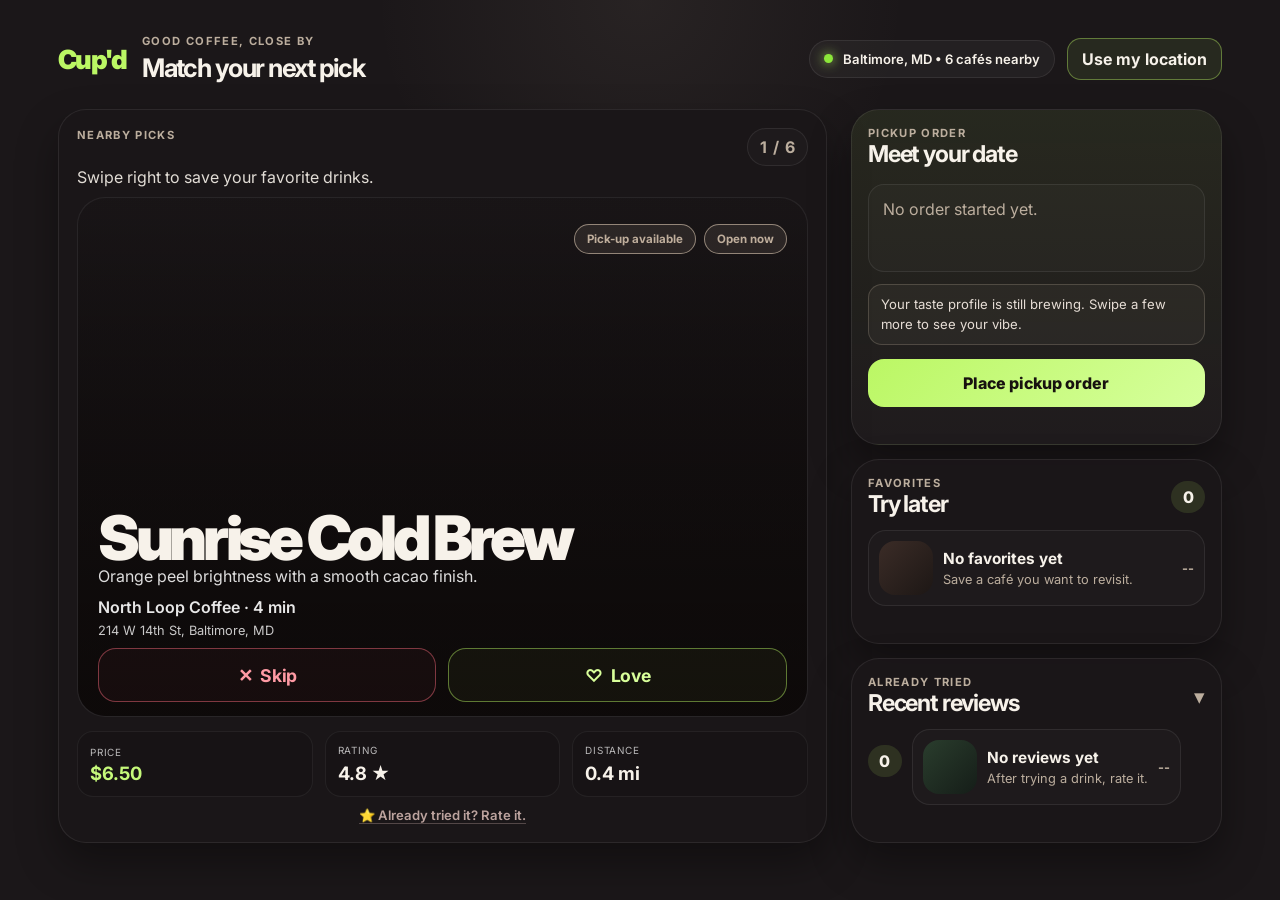
==== index.html @ ff0b2d7d "Initial Cup'd coffee discovery prototype" ====
<!DOCTYPE html>
<html lang="en">
  <head>
    <meta charset="UTF-8" />
    <meta name="viewport" content="width=device-width, initial-scale=1.0" />
    <title>Cup'd | Coffee Match</title>
    <meta
      name="description"
      content="Cup'd helps you discover nearby coffee, save drinks to try, and rate your café experiences."
    />
    <link rel="preconnect" href="https://fonts.googleapis.com" />
    <link rel="preconnect" href="https://fonts.gstatic.com" crossorigin />
    <link
      href="https://fonts.googleapis.com/css2?family=Inter:wght@400;500;600;700;800;900&display=swap"
      rel="stylesheet"
    />
    <link rel="stylesheet" href="./css/styles.css" />
  </head>
  <body>
    <div class="app-shell">
      <header class="topbar">
        <div class="brand-block">
          <div class="brand-mark">
            <img class="brand-logo" src="./assets/cupd-logo.png" alt="Cup'd" />
            <span class="brand-wordmark">Cup'd</span>
          </div>
          <div class="brand-copy">
            <p class="eyebrow">Good coffee, close by</p>
            <h1>Match your next pick</h1>
          </div>
        </div>

        <div class="header-utility" aria-label="Location controls">
          <div class="location-pill">
            <span class="location-dot"></span>
            <span id="locationLabel">Finding nearby cafés…</span>
          </div>
          <button class="location-button" id="useLocationButton" type="button">
            Use my location
          </button>
        </div>
      </header>

      <main class="content-layout">
        <section class="deck-panel" aria-live="polite">
          <div class="deck-heading">
            <div class="deck-header">
              <div>
                <p class="eyebrow">Nearby picks</p>
              </div>
              <div class="deck-count">
                <span id="deckCounter">1</span>
                <span>/</span>
                <span id="deckTotal">0</span>
              </div>
            </div>

            <div class="helper-callout">
              <span>Swipe right to save your favorite drinks.</span>
            </div>
          </div>

          <div class="card-stage" id="cardStage" aria-label="Coffee card"></div>

          <div class="utility-metrics" id="cardMetrics" aria-live="polite"></div>

          <div class="rate-link-wrap">
            <a href="#ratingModal" id="rateLink" class="rate-link">⭐ Already tried it? Rate it.</a>
          </div>
        </section>

        <aside class="sidebar" aria-label="Saved coffee picks">
          <div class="panel-card accent-panel">
            <p class="eyebrow">Pickup order</p>
            <h3>Meet your date</h3>
            <div id="pickupSummary" class="pickup-summary">No order started yet.</div>
            <div id="tasteProfile" class="taste-profile">Your taste profile is still brewing. Swipe a few more to see your vibe.</div>
            <div class="order-actions">
              <button class="order-button" id="placePickupOrder" type="button">
                Place pickup order
              </button>
              <button class="cancel-order hidden" id="cancelPickupOrder" type="button">
                Cancel order
              </button>
            </div>
          </div>

          <div class="panel-card">
            <div class="panel-header">
              <div>
                <p class="eyebrow">Favorites</p>
                <h3>Try later</h3>
              </div>
              <span class="summary-pill" id="favoriteCount">0</span>
            </div>
            <ul class="favorites-list" id="favoritesList"></ul>
          </div>

          <div class="panel-card tried-panel">
            <button class="panel-toggle" id="triedToggle" type="button" aria-expanded="true">
              <div>
                <p class="eyebrow">Already tried</p>
                <h3>Recent reviews</h3>
              </div>
              <span class="toggle-arrow">▾</span>
            </button>
            <div class="tried-body" id="triedBody">
              <span class="summary-pill" id="triedCount">0</span>
              <ul class="favorites-list" id="triedList"></ul>
            </div>
          </div>
        </aside>
      </main>
    </div>

    <div class="modal hidden" id="ratingModal" aria-hidden="true">
      <div class="modal-card" role="dialog" aria-modal="true" aria-labelledby="ratingTitle">
        <div class="modal-header">
          <div>
            <p class="eyebrow">Rate your visit</p>
            <h3 id="ratingTitle">How did it go?</h3>
          </div>
          <button class="close-modal" id="closeRatingModal" type="button" aria-label="Close review">
            ×
          </button>
        </div>

        <div class="rating-group">
          <label>Coffee shop</label>
          <div class="star-rating" data-field="shop"></div>
        </div>

        <div class="rating-group">
          <label>Coffee</label>
          <div class="star-rating" data-field="coffee"></div>
        </div>

        <div class="rating-group">
          <label>Vibe</label>
          <div class="star-rating" data-field="vibe"></div>
        </div>

        <button class="submit-rating" id="submitRating" type="button">Save review</button>
      </div>
    </div>

    <script src="./js/brand.js"></script>
    <script src="./js/app.js"></script>
  </body>
</html>
---- css/styles.css ----
:root {
  --bg: #1B1719;
  --bg-soft: #1B1719;
  --panel: #1B1719;
  --panel-strong: #1B1719;
  --panel-alt: #1B1719;
  --line: rgba(255, 255, 255, 0.08);
  --text: #f7f2ea;
  --muted: #bcae9e;
  --accent: #bbf764;
  --accent-strong: #8ce73a;
  --accent-soft: rgba(187, 247, 100, 0.12);
  --warn: #ff9d54;
  --rose: #ff6e7f;
  --shadow: rgba(0, 0, 0, 0.35);
  --gold: #f5d77a;
  --panel-light: rgba(255, 255, 255, 0.04);
  --beige-pill: #BFAE9C;
}

* {
  box-sizing: border-box;
}

html,
body {
  margin: 0;
  min-height: 100%;
  background:
    radial-gradient(circle at top, rgba(191, 174, 156, 0.08), transparent 24%),
    linear-gradient(135deg, #1B1719 0%, #1B1719 100%);
  color: var(--text);
  font-family: 'Inter', sans-serif;
}

body {
  min-height: 100vh;
}

button,
input,
a {
  font: inherit;
}

button {
  cursor: pointer;
}

.app-shell {
  max-width: 1200px;
  margin: 0 auto;
  padding: 12px 18px 18px;
}

.topbar {
  display: flex;
  justify-content: space-between;
  align-items: center;
  gap: 20px;
  padding: 22px 0 18px;
  margin-bottom: 8px;
}

.header-utility {
  display: flex;
  align-items: center;
  gap: 12px;
  flex-wrap: wrap;
  justify-content: flex-end;
}

.location-pill {
  display: inline-flex;
  align-items: center;
  gap: 10px;
  padding: 10px 14px;
  border-radius: 999px;
  background: rgba(255, 255, 255, 0.04);
  border: 1px solid var(--line);
  color: var(--text);
  font-size: 0.82rem;
  font-weight: 600;
  max-width: 320px;
  white-space: nowrap;
  overflow: hidden;
  text-overflow: ellipsis;
}

.location-dot {
  width: 9px;
  height: 9px;
  border-radius: 50%;
  background: var(--accent-strong);
  box-shadow: 0 0 12px rgba(187, 247, 100, 0.9);
}

.brand-block {
  display: flex;
  align-items: center;
  gap: 16px;
}

.brand-mark {
  display: inline-flex;
  align-items: center;
  flex: 0 0 auto;
}

.brand-logo {
  display: none;
  width: 118px;
  height: auto;
  object-fit: contain;
}

.brand-logo.is-loaded {
  display: block;
}

.brand-wordmark {
  color: var(--accent);
  font-size: 1.65rem;
  font-weight: 900;
  letter-spacing: -0.06em;
}

.brand-copy {
  display: flex;
  flex-direction: column;
  gap: 4px;
}

.brand-copy h1 {
  margin: 0;
  font-size: clamp(1.5rem, 2vw, 2.2rem);
  letter-spacing: -0.06em;
}

.eyebrow {
  margin: 0;
  color: var(--muted);
  font-size: 0.7rem;
  font-weight: 700;
  letter-spacing: 0.12em;
  text-transform: uppercase;
}

.location-button {
  padding: 10px 14px;
  border: 1px solid rgba(187, 247, 100, 0.4);
  background: rgba(187, 247, 100, 0.08);
  color: var(--text);
  border-radius: 14px;
  font-weight: 700;
}

.content-layout {
  display: grid;
  grid-template-columns: minmax(0, 1.45fr) minmax(280px, 0.7fr);
  gap: 24px;
}

.deck-panel,
.panel-card {
  background: rgba(27, 23, 25, 0.95);
  border: 1px solid var(--line);
  border-radius: 28px;
  box-shadow: 0 20px 40px var(--shadow);
}

.deck-panel {
  padding: 18px;
}

.deck-heading {
  display: flex;
  flex-direction: column;
  gap: 2px;
}

.deck-header {
  display: flex;
  align-items: flex-start;
  justify-content: space-between;
  gap: 16px;
  margin-bottom: 0;
}

.deck-count {
  display: inline-flex;
  align-items: center;
  gap: 6px;
  border: 1px solid var(--line);
  background: rgba(255, 255, 255, 0.02);
  border-radius: 999px;
  padding: 8px 12px;
  font-weight: 700;
  color: var(--muted);
}

.helper-callout {
  display: inline-flex;
  align-items: center;
  gap: 8px;
  padding: 0;
  margin: 0 0 10px;
  border: 0;
  background: transparent;
  color: rgba(247, 242, 234, 0.9);
  font-size: 1rem;
  font-weight: 400;
  line-height: 1.2;
}

.card-stage {
  position: relative;
  height: 520px;
  border-radius: 28px;
  overflow: hidden;
  background: #1b1719;
  border: 1px solid rgba(255, 255, 255, 0.06);
  box-shadow: inset 0 0 0 1px rgba(255, 255, 255, 0.03);
}

.coffee-card {
  position: absolute;
  inset: 0;
  border-radius: 28px;
  background: #1b1719;
  overflow: hidden;
  transform: translateX(0) rotate(0deg);
  transition: transform 0.2s ease, box-shadow 0.2s ease;
  box-shadow: 0 26px 38px rgba(0, 0, 0, 0.3);
  user-select: none;
  touch-action: pan-y;
}

.coffee-card::before {
  content: '';
  position: absolute;
  inset: 0;
  background: linear-gradient(180deg, rgba(0, 0, 0, 0.07), rgba(0, 0, 0, 0.62));
  z-index: 0;
}

.card-photo,
.card-overlay {
  position: absolute;
  inset: 0;
}

.card-photo {
  background-size: cover;
  background-position: center;
  filter: saturate(1.2) contrast(1.08) brightness(0.88);
}

.card-overlay {
  background: linear-gradient(180deg, rgba(15, 10, 9, 0.06), rgba(15, 10, 9, 0.63));
}

.card-content {
  position: absolute;
  inset: 0;
  z-index: 2;
  display: flex;
  flex-direction: column;
  justify-content: flex-end;
  padding: 20px 20px 14px;
}

.card-meta-row {
  display: flex;
  justify-content: flex-end;
  align-items: flex-start;
  gap: 8px;
  margin-bottom: auto;
  padding-top: 6px;
}

.status-pill {
  display: inline-flex;
  align-items: center;
  justify-content: center;
  padding: 7px 12px;
  border-radius: 999px;
  background: rgba(191, 174, 156, 0.12);
  border: 1px solid rgba(191, 174, 156, 0.7);
  font-size: 0.72rem;
  font-weight: 700;
  align-self: flex-start;
  color: var(--beige-pill);
}

.status-pill-secondary {
  background: rgba(191, 174, 156, 0.12);
  border-color: rgba(191, 174, 156, 0.7);
  color: var(--beige-pill);
}

.status-pill.open {
  color: var(--beige-pill);
  background: rgba(191, 174, 156, 0.12);
  border-color: rgba(191, 174, 156, 0.7);
}

.status-pill.closed {
  color: #ffc6ca;
  background: rgba(255, 110, 127, 0.12);
}

.card-main {
  display: flex;
  align-items: flex-end;
  justify-content: flex-start;
  gap: 12px;
  margin-bottom: 10px;
}

.card-info-panel {
  width: min(100%, 620px);
  padding: 0;
  background: transparent;
  border: 0;
  border-radius: 0;
  margin-top: auto;
}

.card-main h3,
.card-info-panel h3 {
  margin: 0;
  font-size: clamp(2.4rem, 4.8vw, 4.2rem);
  line-height: 0.9;
  letter-spacing: -0.07em;
  font-weight: 900;
}

.card-subline {
  margin-top: 10px;
  margin-bottom: 6px;
  color: rgba(255, 255, 255, 0.9);
  font-weight: 600;
  font-size: 1rem;
}

.card-address {
  color: rgba(255, 255, 255, 0.78);
  font-size: 0.8rem;
}

.card-description {
  margin: 0 0 10px;
  color: rgba(255, 255, 255, 0.86);
  line-height: 1.4;
  font-size: 1rem;
}

.utility-metrics {
  display: grid;
  grid-template-columns: repeat(3, minmax(0, 1fr));
  gap: 12px;
  margin-top: 14px;
}

.utility-stat {
  display: flex;
  flex-direction: column;
  justify-content: center;
  min-height: 66px;
  padding: 10px 12px;
  border-radius: 16px;
  background: rgba(9, 10, 12, 0.14);
  border: 1px solid rgba(255, 255, 255, 0.06);
}

.utility-label {
  display: block;
  color: rgba(255, 255, 255, 0.7);
  font-size: 0.62rem;
  text-transform: uppercase;
  letter-spacing: 0.08em;
}

.utility-value {
  display: block;
  margin-top: 6px;
  color: var(--text);
  font-size: 1.15rem;
  font-weight: 700;
}

.utility-price {
  color: #c5f87a;
  font-size: 1.15rem;
  line-height: 1;
}

.utility-rating {
  font-size: 1.15rem;
}

.card-bottom-actions {
  display: grid;
  grid-template-columns: repeat(2, minmax(0, 1fr));
  gap: 12px;
  margin-top: 10px;
  padding-top: 0;
}

.action-button {
  display: inline-flex;
  align-items: center;
  justify-content: center;
  gap: 8px;
  min-height: 54px;
  border: 1px solid var(--line);
  border-radius: 18px;
  background: rgba(255, 255, 255, 0.01);
  color: var(--text);
  font-size: 1.1rem;
  font-weight: 700;
  letter-spacing: -0.02em;
}

.action-button.pass {
  border-color: rgba(255, 110, 127, 0.45);
  background: rgba(255, 110, 127, 0.04);
  color: #ff9aa4;
}

.action-button.save {
  border-color: rgba(187, 247, 100, 0.45);
  background: rgba(187, 247, 100, 0.04);
  color: #d8ff9a;
}

.rate-link-wrap {
  display: flex;
  justify-content: center;
  margin-top: 10px;
}

.rate-link {
  color: #bca39e;
  text-decoration: none;
  font-weight: 600;
  font-size: 0.82rem;
  border-bottom: 1px solid rgba(188, 163, 158, 0.35);
}

.sidebar {
  display: grid;
  gap: 14px;
}

.panel-card {
  padding: 16px 16px 18px;
}

.panel-header,
.panel-toggle {
  display: flex;
  justify-content: space-between;
  align-items: center;
  gap: 12px;
}

.panel-header {
  margin-bottom: 12px;
}

.panel-header h3,
.accent-panel h3,
.panel-toggle h3 {
  margin: 0;
  font-size: 1.45rem;
  letter-spacing: -0.05em;
}

.summary-pill {
  display: inline-flex;
  align-items: center;
  justify-content: center;
  min-width: 34px;
  height: 32px;
  padding: 0 10px;
  border-radius: 999px;
  background: var(--accent-soft);
  color: var(--text);
  font-weight: 800;
}

.panel-toggle {
  width: 100%;
  margin: 0;
  padding: 0;
  border: 0;
  background: transparent;
  color: var(--text);
  text-align: left;
}

.toggle-arrow {
  font-size: 1.3rem;
  color: var(--muted);
}

.tried-body {
  display: flex;
  align-items: center;
  gap: 10px;
  flex-wrap: wrap;
}

.tried-body.collapsed {
  display: none;
}

.favorites-list {
  list-style: none;
  padding: 0;
  margin: 12px 0 0;
  display: grid;
  gap: 12px;
}

.favorite-item {
  display: grid;
  grid-template-columns: 54px 1fr auto;
  align-items: center;
  gap: 10px;
  background: rgba(255, 255, 255, 0.02);
  border: 1px solid var(--line);
  border-radius: 18px;
  padding: 10px;
  cursor: pointer;
  transition: border-color 0.15s ease, transform 0.15s ease;
}

.favorite-item:hover {
  transform: translateY(-1px);
  border-color: rgba(255, 255, 255, 0.16);
}

.favorite-thumb {
  width: 54px;
  height: 54px;
  border-radius: 16px;
  background-size: cover;
  background-position: center;
}

.favorite-item strong {
  display: block;
  font-size: 0.96rem;
}

.favorite-item span {
  color: var(--muted);
  font-size: 0.8rem;
}

.favorite-price {
  font-weight: 700;
  color: var(--accent);
}

.accent-panel {
  background: linear-gradient(180deg, rgba(187, 247, 100, 0.08), rgba(255, 255, 255, 0.02));
}

.accent-panel h3 {
  margin-bottom: 16px;
}

.pickup-summary {
  min-height: 88px;
  padding: 12px 14px;
  border-radius: 16px;
  border: 1px solid rgba(255, 255, 255, 0.08);
  background: rgba(255, 255, 255, 0.02);
  color: var(--muted);
  line-height: 1.5;
}

.taste-profile {
  margin-top: 12px;
  padding: 10px 12px;
  border-radius: 14px;
  border: 1px solid rgba(191, 174, 156, 0.25);
  background: rgba(191, 174, 156, 0.06);
  color: #e7ded6;
  font-size: 0.82rem;
  line-height: 1.5;
}

.order-actions {
  display: grid;
  gap: 10px;
  margin-top: 14px;
}

.order-button,
.cancel-order,
.submit-rating {
  width: 100%;
  min-height: 48px;
  border: 0;
  border-radius: 16px;
  background: linear-gradient(135deg, var(--accent) 0%, #d6ff9c 100%);
  color: #17120f;
  font-weight: 800;
}

.cancel-order {
  background: rgba(255, 255, 255, 0.04);
  border: 1px solid rgba(255, 255, 255, 0.12);
  color: var(--text);
}

.hidden {
  display: none;
}

.modal {
  position: fixed;
  inset: 0;
  display: grid;
  place-items: center;
  padding: 20px;
  background: rgba(10, 8, 8, 0.68);
  z-index: 30;
}

.modal.hidden {
  display: none;
}

.modal-card {
  width: min(440px, 100%);
  padding: 20px;
  border-radius: 26px;
  border: 1px solid var(--line);
  background: #1f1714;
  box-shadow: 0 30px 50px rgba(0, 0, 0, 0.38);
}

.modal-header {
  display: flex;
  align-items: center;
  justify-content: space-between;
  gap: 16px;
  margin-bottom: 16px;
}

.modal-header h3 {
  margin: 0;
  font-size: 1.6rem;
  letter-spacing: -0.05em;
}

.close-modal {
  width: 36px;
  height: 36px;
  border-radius: 10px;
  border: 1px solid var(--line);
  background: rgba(255, 255, 255, 0.02);
  color: var(--text);
  font-size: 1.6rem;
}

.rating-group {
  margin-bottom: 16px;
}

.rating-group label {
  display: block;
  margin-bottom: 8px;
  color: var(--muted);
  font-weight: 600;
}

.star-rating {
  display: flex;
  gap: 8px;
  flex-wrap: wrap;
}

.star-button {
  width: 38px;
  height: 38px;
  border-radius: 10px;
  border: 1px solid var(--line);
  background: rgba(255, 255, 255, 0.02);
  color: var(--gold);
  font-size: 1.25rem;
}

.star-button.active {
  background: rgba(245, 215, 122, 0.14);
  border-color: rgba(245, 215, 122, 0.4);
}

.empty-state {
  position: absolute;
  inset: 0;
  display: grid;
  place-items: center;
  text-align: center;
  padding: 28px;
  background: radial-gradient(circle at center, rgba(187, 247, 100, 0.08), rgba(0, 0, 0, 0.04));
}

.empty-state h3 {
  margin: 0 0 12px;
  font-size: 2rem;
  letter-spacing: -0.06em;
}

.empty-state p {
  margin: 0;
  color: var(--muted);
  max-width: 280px;
}

@media (max-width: 900px) {
  .content-layout {
    grid-template-columns: 1fr;
  }

  .card-stage {
    height: 520px;
  }
}

@media (max-width: 560px) {
  .app-shell {
    padding-left: 12px;
    padding-right: 12px;
  }

  .topbar {
    flex-direction: column;
    align-items: flex-start;
  }

  .header-utility {
    width: 100%;
    justify-content: space-between;
  }

  .brand-block {
    width: 100%;
  }

  .deck-header {
    align-items: flex-start;
    flex-direction: column;
  }

  .card-stage {
    height: 440px;
  }

  .card-main {
    align-items: flex-start;
    gap: 10px;
  }

  .card-main h3 {
    max-width: 100%;
  }

  .card-footer {
    grid-template-columns: repeat(2, minmax(0, 1fr));
  }
}
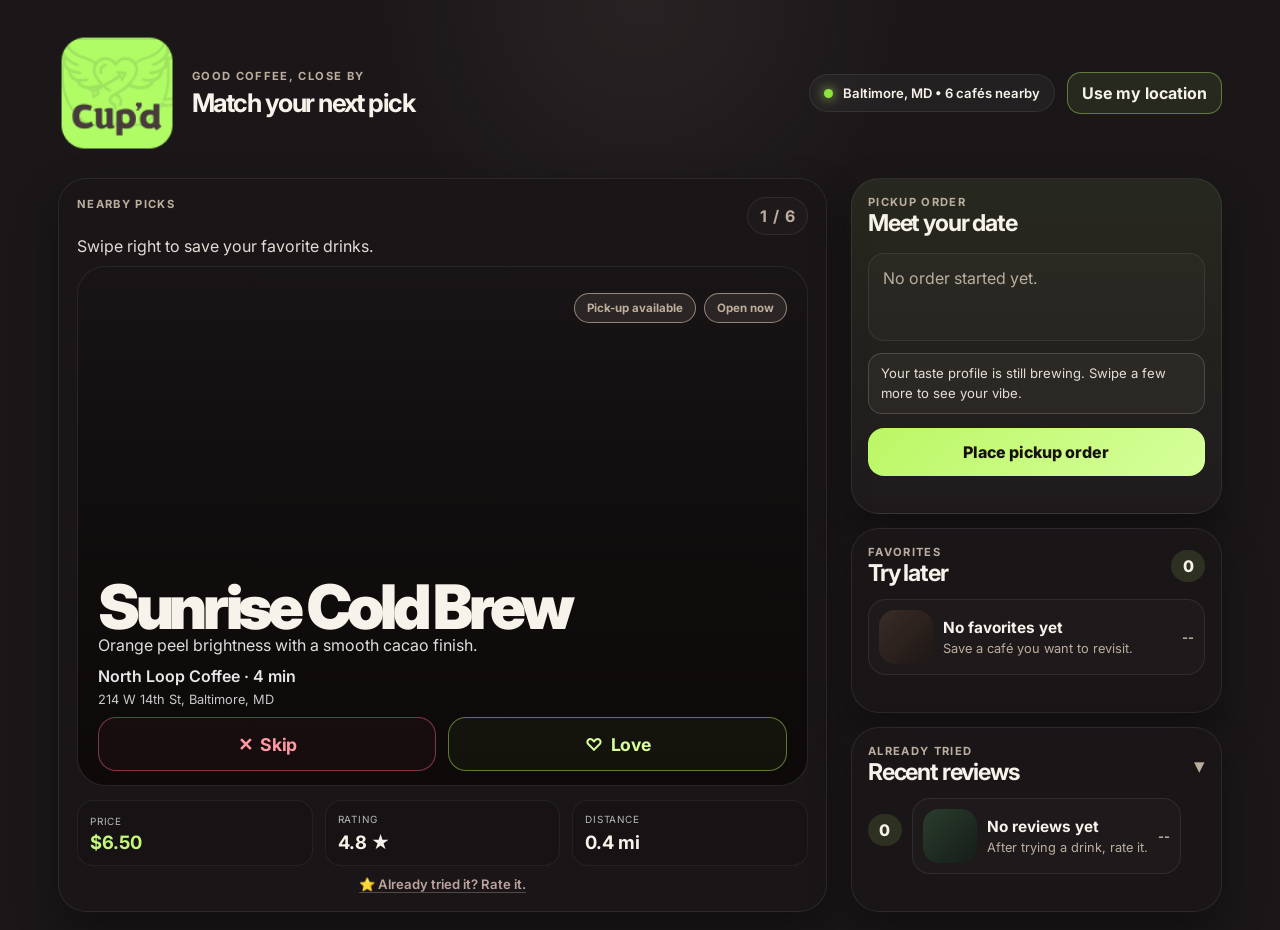
==== commit 77a4827a: "Use Cup'd logo asset" ====
--- a/index.html
+++ b/index.html
@@ -21,7 +21,7 @@
       <header class="topbar">
         <div class="brand-block">
           <div class="brand-mark">
-            <img class="brand-logo" src="./assets/cupd-logo.png" alt="Cup'd" />
+            <img class="brand-logo" src="./assets/cupd.png" alt="Cup'd" />
             <span class="brand-wordmark">Cup'd</span>
           </div>
           <div class="brand-copy">
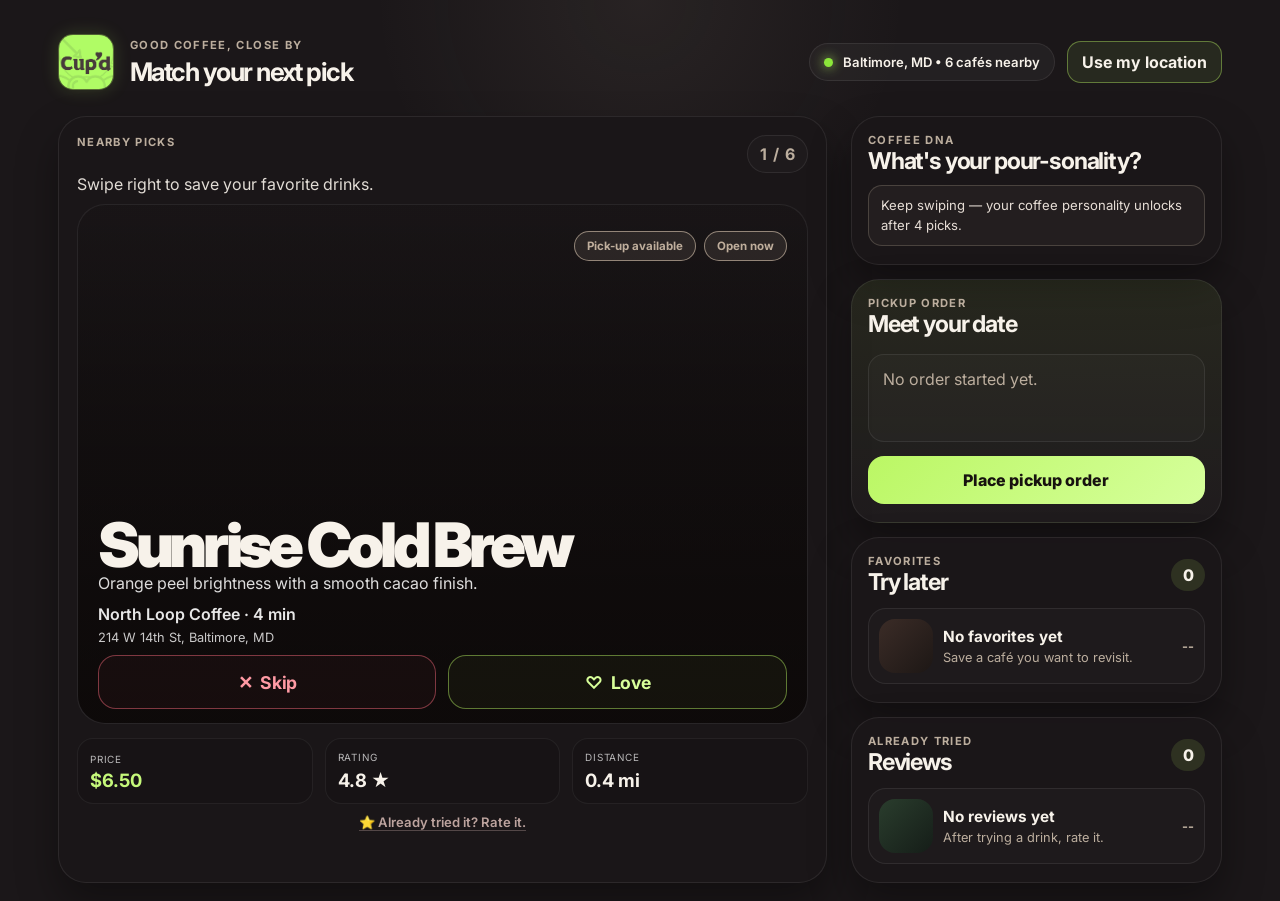
==== commit 53686a40: "clean code" ====
--- a/index.html
+++ b/index.html
@@ -8,6 +8,7 @@
       name="description"
       content="Cup'd helps you discover nearby coffee, save drinks to try, and rate your café experiences."
     />
+    <link rel="icon" type="image/png" href="./assets/cupd.png" />
     <link rel="preconnect" href="https://fonts.googleapis.com" />
     <link rel="preconnect" href="https://fonts.gstatic.com" crossorigin />
     <link
@@ -70,11 +71,16 @@
         </section>
 
         <aside class="sidebar" aria-label="Saved coffee picks">
+          <div class="panel-card taste-panel">
+            <p class="eyebrow">Coffee DNA</p>
+            <h3>What's your pour-sonality?</h3>
+            <div id="tasteProfile" class="taste-profile">Keep swiping — your coffee personality unlocks after 4 picks.</div>
+          </div>
+
           <div class="panel-card accent-panel">
             <p class="eyebrow">Pickup order</p>
             <h3>Meet your date</h3>
             <div id="pickupSummary" class="pickup-summary">No order started yet.</div>
-            <div id="tasteProfile" class="taste-profile">Your taste profile is still brewing. Swipe a few more to see your vibe.</div>
             <div class="order-actions">
               <button class="order-button" id="placePickupOrder" type="button">
                 Place pickup order
@@ -97,17 +103,14 @@
           </div>
 
           <div class="panel-card tried-panel">
-            <button class="panel-toggle" id="triedToggle" type="button" aria-expanded="true">
+            <div class="panel-header">
               <div>
                 <p class="eyebrow">Already tried</p>
-                <h3>Recent reviews</h3>
+                <h3>Reviews</h3>
               </div>
-              <span class="toggle-arrow">▾</span>
-            </button>
-            <div class="tried-body" id="triedBody">
               <span class="summary-pill" id="triedCount">0</span>
-              <ul class="favorites-list" id="triedList"></ul>
             </div>
+            <ul class="favorites-list" id="triedList"></ul>
           </div>
         </aside>
       </main>
@@ -144,6 +147,39 @@
       </div>
     </div>
 
+    <div class="modal hidden" id="loginModal" aria-hidden="true">
+      <div class="modal-card" role="dialog" aria-modal="true" aria-labelledby="loginTitle">
+        <div class="modal-header">
+          <div>
+            <p class="eyebrow" id="loginEyebrow">Almost there</p>
+            <h3 id="loginTitle">Log in to keep going</h3>
+          </div>
+          <button class="close-modal" id="closeLoginModal" type="button" aria-label="Close login">
+            ×
+          </button>
+        </div>
+
+        <p class="login-copy" id="loginCopyText">Your first save is on us. Log in to save more coffees and place pickup orders.</p>
+
+        <div class="field-group">
+          <label for="loginEmail">Email</label>
+          <input class="field-input" type="email" id="loginEmail" placeholder="you@example.com" />
+        </div>
+
+        <div class="field-group">
+          <label for="loginPassword">Password</label>
+          <input class="field-input" type="password" id="loginPassword" placeholder="••••••••" />
+        </div>
+
+        <button class="submit-rating" id="submitLogin" type="button">Log in</button>
+
+        <p class="auth-switch">
+          <span id="authSwitchText">New to Cup'd?</span>
+          <button class="link-button" id="authModeToggle" type="button">Create an account</button>
+        </p>
+      </div>
+    </div>
+
     <script src="./js/brand.js"></script>
     <script src="./js/app.js"></script>
   </body>
--- a/css/styles.css
+++ b/css/styles.css
@@ -104,14 +104,25 @@
 .brand-mark {
   display: inline-flex;
   align-items: center;
+  justify-content: center;
   flex: 0 0 auto;
+  width: 56px;
+  height: 56px;
+  padding: 0;
+  overflow: hidden;
+  border: 1px solid rgba(187, 247, 100, 0.32);
+  border-radius: 15px;
+  background: linear-gradient(145deg, rgba(187, 247, 100, 0.14), rgba(27, 23, 25, 0.98) 68%);
+  box-shadow: 0 0 18px rgba(187, 247, 100, 0.16), inset 0 1px rgba(255, 255, 255, 0.08);
 }
 
 .brand-logo {
   display: none;
-  width: 118px;
-  height: auto;
-  object-fit: contain;
+  width: 100%;
+  height: 100%;
+  object-fit: cover;
+  transform: scale(1.32);
+  transform-origin: center;
 }
 
 .brand-logo.is-loaded {
@@ -120,9 +131,9 @@
 
 .brand-wordmark {
   color: var(--accent);
-  font-size: 1.65rem;
+  font-size: 0.8rem;
   font-weight: 900;
-  letter-spacing: -0.06em;
+  letter-spacing: -0.04em;
 }
 
 .brand-copy {
@@ -458,21 +469,17 @@
   padding: 16px 16px 18px;
 }
 
-.panel-header,
-.panel-toggle {
+.panel-header {
   display: flex;
   justify-content: space-between;
   align-items: center;
   gap: 12px;
-}
-
-.panel-header {
   margin-bottom: 12px;
 }
 
 .panel-header h3,
 .accent-panel h3,
-.panel-toggle h3 {
+.taste-panel h3 {
   margin: 0;
   font-size: 1.45rem;
   letter-spacing: -0.05em;
@@ -491,32 +498,6 @@
   font-weight: 800;
 }
 
-.panel-toggle {
-  width: 100%;
-  margin: 0;
-  padding: 0;
-  border: 0;
-  background: transparent;
-  color: var(--text);
-  text-align: left;
-}
-
-.toggle-arrow {
-  font-size: 1.3rem;
-  color: var(--muted);
-}
-
-.tried-body {
-  display: flex;
-  align-items: center;
-  gap: 10px;
-  flex-wrap: wrap;
-}
-
-.tried-body.collapsed {
-  display: none;
-}
-
 .favorites-list {
   list-style: none;
   padding: 0;
@@ -584,8 +565,12 @@
   line-height: 1.5;
 }
 
+.taste-panel h3 {
+  margin-bottom: 4px;
+}
+
 .taste-profile {
-  margin-top: 12px;
+  margin-top: 10px;
   padding: 10px 12px;
   border-radius: 14px;
   border: 1px solid rgba(191, 174, 156, 0.25);
@@ -593,6 +578,54 @@
   color: #e7ded6;
   font-size: 0.82rem;
   line-height: 1.5;
+}
+
+.field-group {
+  margin-bottom: 14px;
+}
+
+.field-group label {
+  display: block;
+  margin-bottom: 8px;
+  color: var(--muted);
+  font-weight: 600;
+}
+
+.field-input {
+  width: 100%;
+  padding: 12px 14px;
+  border-radius: 12px;
+  border: 1px solid var(--line);
+  background: rgba(255, 255, 255, 0.03);
+  color: var(--text);
+}
+
+.field-input:focus {
+  outline: none;
+  border-color: rgba(187, 247, 100, 0.5);
+}
+
+.login-copy {
+  margin: 0 0 16px;
+  color: var(--muted);
+  font-size: 0.88rem;
+  line-height: 1.5;
+}
+
+.auth-switch {
+  margin: 14px 0 0;
+  text-align: center;
+  color: var(--muted);
+  font-size: 0.85rem;
+}
+
+.link-button {
+  border: 0;
+  background: transparent;
+  color: var(--accent);
+  font-weight: 700;
+  padding: 0;
+  text-decoration: underline;
 }
 
 .order-actions {
